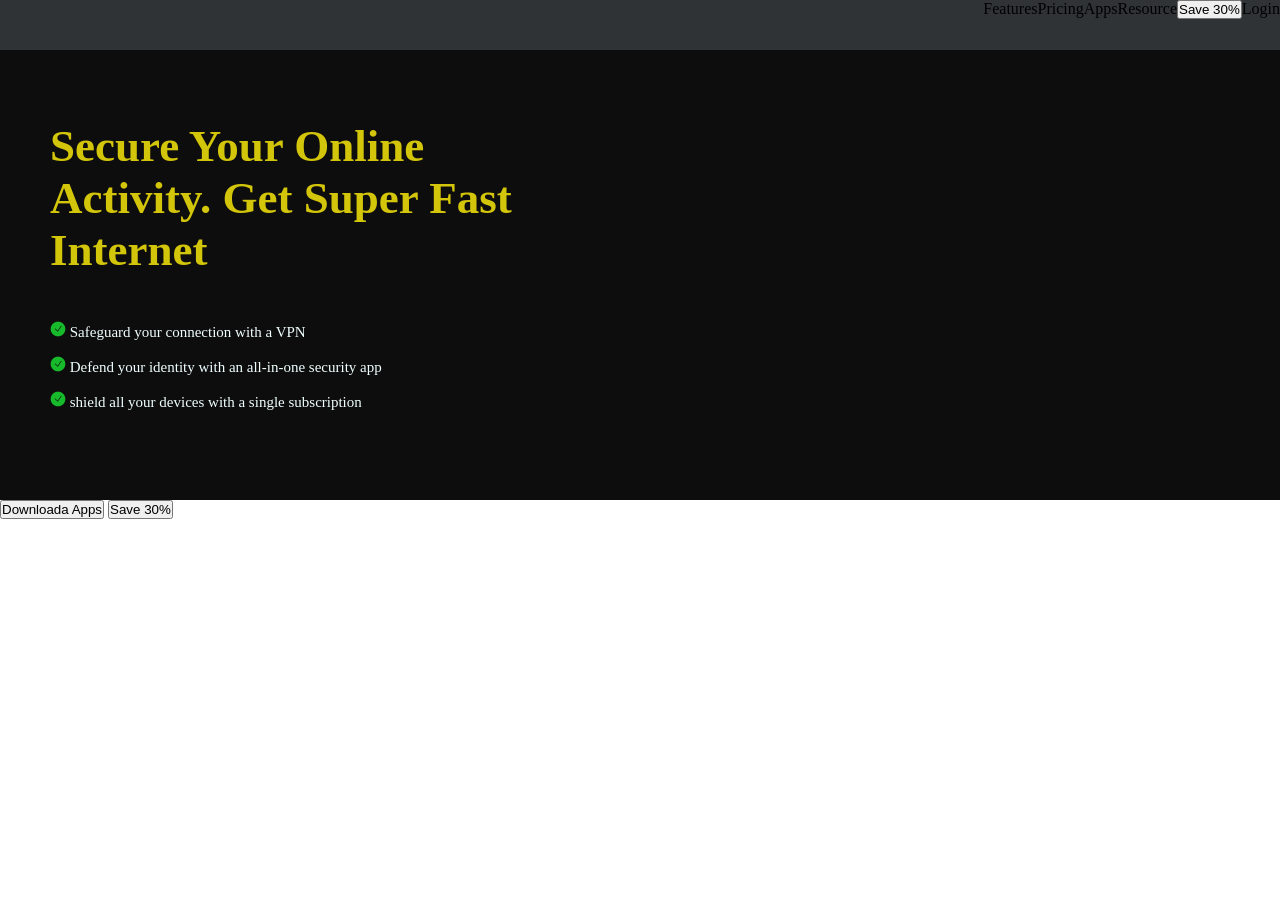
==== index.html @ f468256a "começando o projeto CloneVPN" ====
<!DOCTYPE html>
<html lang="pt-br">

<head>
    <meta charset="UTF-8">
    <meta name="viewport" content="width=device-width, initial-scale=1.0">
    <link rel="stylesheet" href="style.css">
    <title>VPN website</title>
</head>

<body>

    <nav class="navbar">
        <ul>
            <li>Features</li>
            <li>Pricing</li>
            <li>Apps</li>
            <li>Resource</li>
            <li>
                <button>Save 30%</button>
            </li>
            <li>Login</li>
        </ul>
    </nav>

    <div>
        <section class="meio">
            <div>
                <h1>Secure Your Online <br>Activity. Get Super Fast<br>Internet</h1>
            </div>

            <div class="texto_p">
                
                <p> <img src="assets/icons8-certo-16.png" alt=""> Safeguard your connection with a VPN</p>
                <p><img src="assets/icons8-certo-16.png" alt=""> Defend your identity with an all-in-one security app</p>
                <p><img src="assets/icons8-certo-16.png" alt=""> shield all your devices with a single subscription</p>
            </div>

        </section>

        <section>

            <button>Downloada Apps</button>
            <button>Save 30%</button>

        </section>

    </div>

</body>

</html>
---- style.css ----
* {
    margin: 0;
    padding: 0;
    box-sizing: border-box;
}

.navbar{
    height: 50px;
    background-color: rgb(47, 51, 53);
}

.navbar ul {
    list-style: none;
    display: flex;
    justify-content: end;
}

h1 {
color: rgb(211, 197, 9);
}

p{
    color: azure;
}

.meio {
    height: 450px;
    background-color: rgb(14, 13, 13);
}

.meio h1 {
    padding-top: 70px;
    padding-left: 50px;
    font-size: 45px;
}

.meio p {
    font-size: 15px;
    padding-left: 50px;
    padding-top: 15px;
}

.texto_p {
    padding-top: 30px;
}
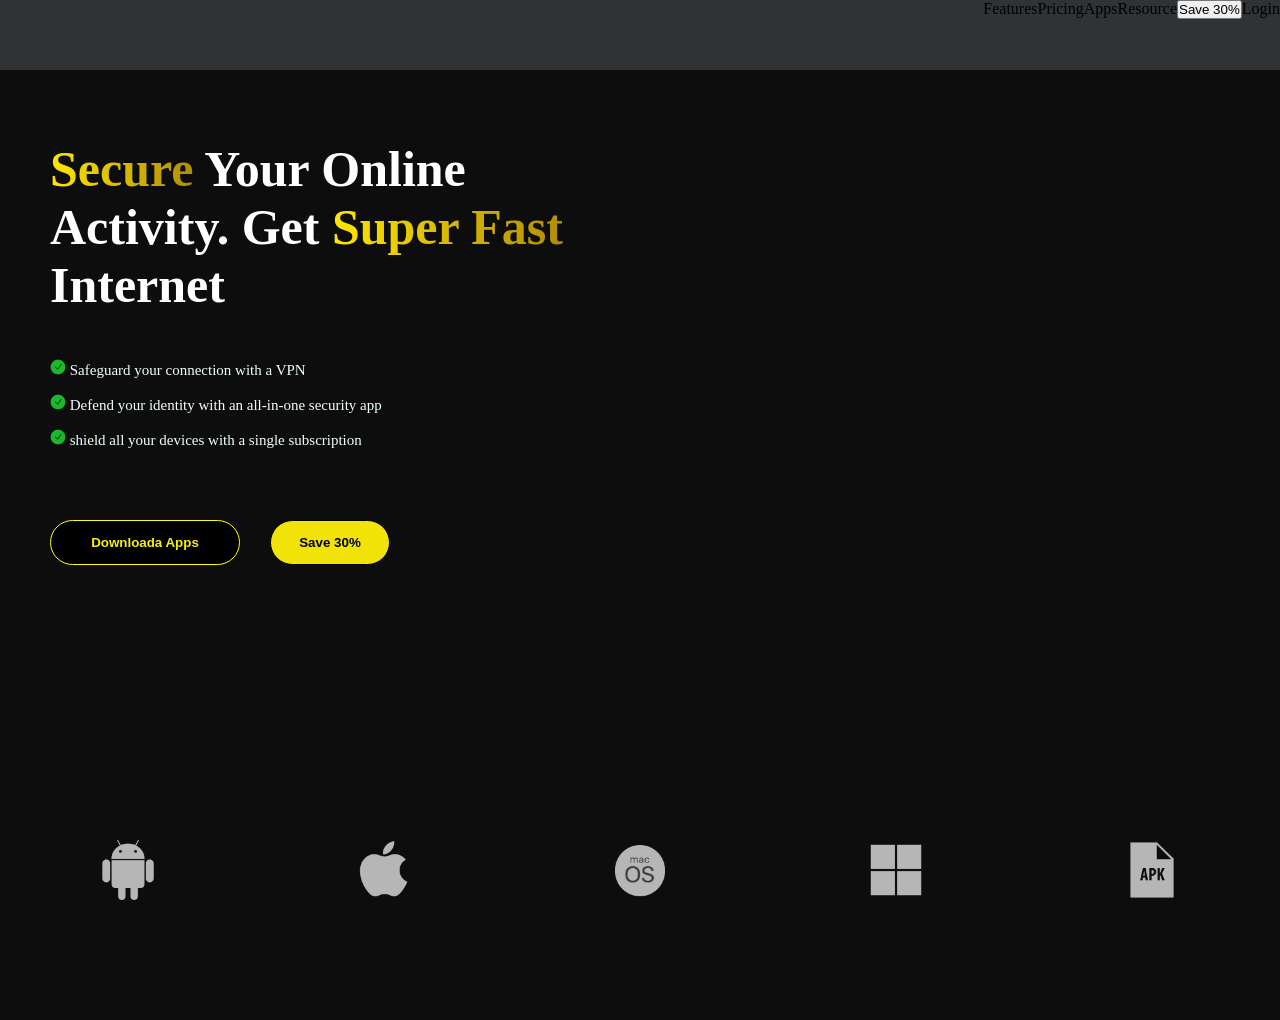
==== commit e43d192a: "atualização" ====
--- a/index.html
+++ b/index.html
@@ -26,24 +26,36 @@
     <div>
         <section class="meio">
             <div>
-                <h1>Secure Your Online <br>Activity. Get Super Fast<br>Internet</h1>
+                <h1><span class="amarelo">Secure</span> Your Online <br>Activity. Get <span class="amarelo">Super
+                        Fast</span><br>Internet</h1>
             </div>
 
             <div class="texto_p">
-                
+
                 <p> <img src="assets/icons8-certo-16.png" alt=""> Safeguard your connection with a VPN</p>
-                <p><img src="assets/icons8-certo-16.png" alt=""> Defend your identity with an all-in-one security app</p>
+                <p><img src="assets/icons8-certo-16.png" alt=""> Defend your identity with an all-in-one security app
+                </p>
                 <p><img src="assets/icons8-certo-16.png" alt=""> shield all your devices with a single subscription</p>
             </div>
 
         </section>
 
-        <section>
+        <section class="botoes_home">
 
-            <button>Downloada Apps</button>
-            <button>Save 30%</button>
+            <button class="botao_um">Downloada Apps</button>
+            <button class="botao_dois">Save 30%</button>
 
         </section>
+
+        <footer>
+            <div class="rodape">
+                <img src="assets/icons8-android-96.png">
+                <img src="assets/apple.png" alt="">
+                <img src="assets/mac-os-96.png" alt="">
+                <img src="assets/W-11-96.png" alt="">
+                <img src="assets/apk-96.png" alt="">
+            </div>
+        </footer>
 
     </div>
 
--- a/style.css
+++ b/style.css
@@ -4,8 +4,14 @@
     box-sizing: border-box;
 }
 
+body {
+    min-height: 100vh;
+    width: 100%;
+    overflow: hidden;
+}
+
 .navbar{
-    height: 50px;
+    height: 70px;
     background-color: rgb(47, 51, 53);
 }
 
@@ -13,10 +19,6 @@
     list-style: none;
     display: flex;
     justify-content: end;
-}
-
-h1 {
-color: rgb(211, 197, 9);
 }
 
 p{
@@ -31,7 +33,20 @@
 .meio h1 {
     padding-top: 70px;
     padding-left: 50px;
-    font-size: 45px;
+    font-size: 50px;
+    color: white;
+}
+
+.meio span {
+    background: linear-gradient(to right, #ffe601, #b18e03);
+    /* Faz o fundo aparecer apenas onde existe texto */
+    -webkit-background-clip: text;
+    background-clip: text;
+    /* Torna o texto transparente para que o fundo (degradê) apareça */
+    -webkit-text-fill-color: transparent;
+    color: transparent;
+    /* O degradê aparece melhor em fontes mais grossas */
+    font-weight: bold;
 }
 
 .meio p {
@@ -42,4 +57,54 @@
 
 .texto_p {
     padding-top: 30px;
+}
+
+.botoes_home {
+    display: flex;
+    gap: 30px;
+    background-color: rgb(14, 13, 13);
+    height: 300px;
+    padding-left: 50px;
+
+}
+
+footer{
+    height: 200px;
+    background-color: rgb(14, 13, 13);
+    /* display: flex;
+    flex-direction: row;
+    justify-content: space-around; */
+    
+}
+footer div{
+    display: flex;
+    flex-direction: row;
+    justify-content: space-around;
+    padding-top: 20px;
+    
+}
+
+footer img{
+    height: 60px;
+    width: auto;
+}
+
+.botao_um {
+    width: 190px;
+    height: 45px;
+    border-radius: 25px;
+    font-weight: bolder;
+    color: rgb(245, 241, 5);
+    background-color: black;
+    border: 1px solid yellow;
+}
+
+.botao_dois {
+    width: 120px;
+    height: 45px;
+    border-radius: 25px;
+    font-weight: bolder;
+    color: black;
+    background-color: rgb(241, 226, 7);
+    border: 1px solid rgb(3, 3, 3);
 }
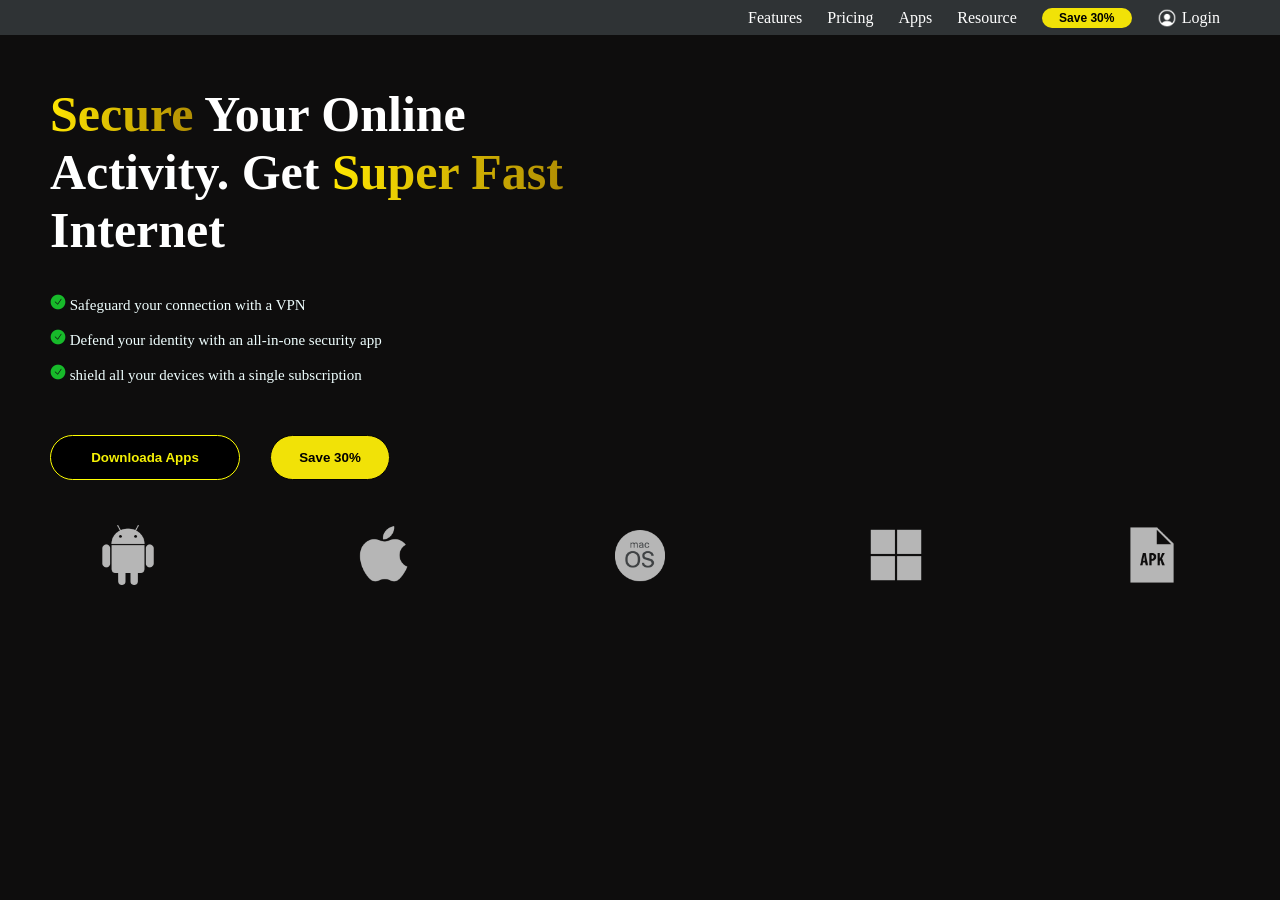
==== commit 83324998: "atualizaçoes" ====
--- a/index.html
+++ b/index.html
@@ -11,53 +11,54 @@
 <body>
 
     <nav class="navbar">
-        <ul>
-            <li>Features</li>
-            <li>Pricing</li>
-            <li>Apps</li>
-            <li>Resource</li>
-            <li>
-                <button>Save 30%</button>
-            </li>
-            <li>Login</li>
-        </ul>
+
+        <img src="assets/logo alternativa.svg" alt="">
+
+        <div class="menu">
+            <ul>
+                <li>Features</li>
+                <li>Pricing</li>
+                <li>Apps</li>
+                <li>Resource</li>
+                <li>
+                    <button class="nav_botao">Save 30%</button>
+                </li>
+                <li class="profile"> <img src="assets/profile.png" alt="">Login</li>
+            </ul>
+        </div>
     </nav>
 
-    <div>
-        <section class="meio">
-            <div>
-                <h1><span class="amarelo">Secure</span> Your Online <br>Activity. Get <span class="amarelo">Super
-                        Fast</span><br>Internet</h1>
-            </div>
+    <section class="meio">
+        <div>
+            <h1><span class="amarelo">Secure</span> Your Online <br>Activity. Get <span class="amarelo">Super
+                    Fast</span><br>Internet</h1>
+        </div>
 
-            <div class="texto_p">
+        <div class="texto_p">
 
-                <p> <img src="assets/icons8-certo-16.png" alt=""> Safeguard your connection with a VPN</p>
-                <p><img src="assets/icons8-certo-16.png" alt=""> Defend your identity with an all-in-one security app
-                </p>
-                <p><img src="assets/icons8-certo-16.png" alt=""> shield all your devices with a single subscription</p>
-            </div>
+            <p> <img src="assets/icons8-certo-16.png" alt=""> Safeguard your connection with a VPN</p>
+            <p><img src="assets/icons8-certo-16.png" alt=""> Defend your identity with an all-in-one security app
+            </p>
+            <p><img src="assets/icons8-certo-16.png" alt=""> shield all your devices with a single subscription</p>
+        </div>
+    </section>
 
-        </section>
+    <section class="botoes_home">
 
-        <section class="botoes_home">
+        <button class="botao_um">Downloada Apps</button>
+        <button class="botao_dois">Save 30%</button>
 
-            <button class="botao_um">Downloada Apps</button>
-            <button class="botao_dois">Save 30%</button>
+    </section>
 
-        </section>
-
-        <footer>
-            <div class="rodape">
-                <img src="assets/icons8-android-96.png">
-                <img src="assets/apple.png" alt="">
-                <img src="assets/mac-os-96.png" alt="">
-                <img src="assets/W-11-96.png" alt="">
-                <img src="assets/apk-96.png" alt="">
-            </div>
-        </footer>
-
-    </div>
+    <footer>
+        <div class="rodape">
+            <img src="assets/icons8-android-96.png">
+            <img src="assets/apple.png" alt="">
+            <img src="assets/mac-os-96.png" alt="">
+            <img src="assets/W-11-96.png" alt="">
+            <img src="assets/apk-96.png" alt="">
+        </div>
+    </footer>
 
 </body>
 
--- a/style.css
+++ b/style.css
@@ -8,17 +8,60 @@
     min-height: 100vh;
     width: 100%;
     overflow: hidden;
+    background-color: rgb(14, 13, 13);
 }
 
-.navbar{
-    height: 70px;
+.navbar {
+    display: flex;
+    justify-content: space-between;
+    align-items: center;
+    height: 35px;
     background-color: rgb(47, 51, 53);
 }
 
 .navbar ul {
+    display: flex;
+    align-items: center;
     list-style: none;
+    gap: 25px;
+    padding-right: 60px;
+}
+
+.navbar li {
     display: flex;
-    justify-content: end;
+    align-items: center;
+    color: white;
+}
+
+.navbar ul li img {
+    height: 20px;
+    width: auto;
+    padding: 0;
+    margin: 0;
+}
+
+.navbar img {
+    display: block;
+    height: 25px;
+    padding-left: 40px;
+}
+
+.nav_botao {
+    background-color: rgb(241, 226, 7);
+    border: none;
+    color: rgb(0, 0, 0);
+    font-weight: bolder;
+    font-size: 12px;
+    height: 20px;
+    width: 90px;
+    border-radius: 30px;
+}
+
+.profile {
+    display: flex;
+    align-items: center;
+    gap: 5px;
+    
 }
 
 p{
@@ -26,12 +69,12 @@
 }
 
 .meio {
-    height: 450px;
+    height: 400px;
     background-color: rgb(14, 13, 13);
 }
 
 .meio h1 {
-    padding-top: 70px;
+    padding-top: 50px;
     padding-left: 50px;
     font-size: 50px;
     color: white;
@@ -56,32 +99,33 @@
 }
 
 .texto_p {
-    padding-top: 30px;
+    padding-top: 20px;
+
 }
+
 
 .botoes_home {
     display: flex;
     gap: 30px;
     background-color: rgb(14, 13, 13);
-    height: 300px;
+    height: 50px;
     padding-left: 50px;
-
 }
 
-footer{
-    height: 200px;
+footer {
+    height: 115px;
     background-color: rgb(14, 13, 13);
     /* display: flex;
     flex-direction: row;
     justify-content: space-around; */
     
 }
+
 footer div{
     display: flex;
     flex-direction: row;
     justify-content: space-around;
-    padding-top: 20px;
-    
+    padding-top: 40px;
 }
 
 footer img{
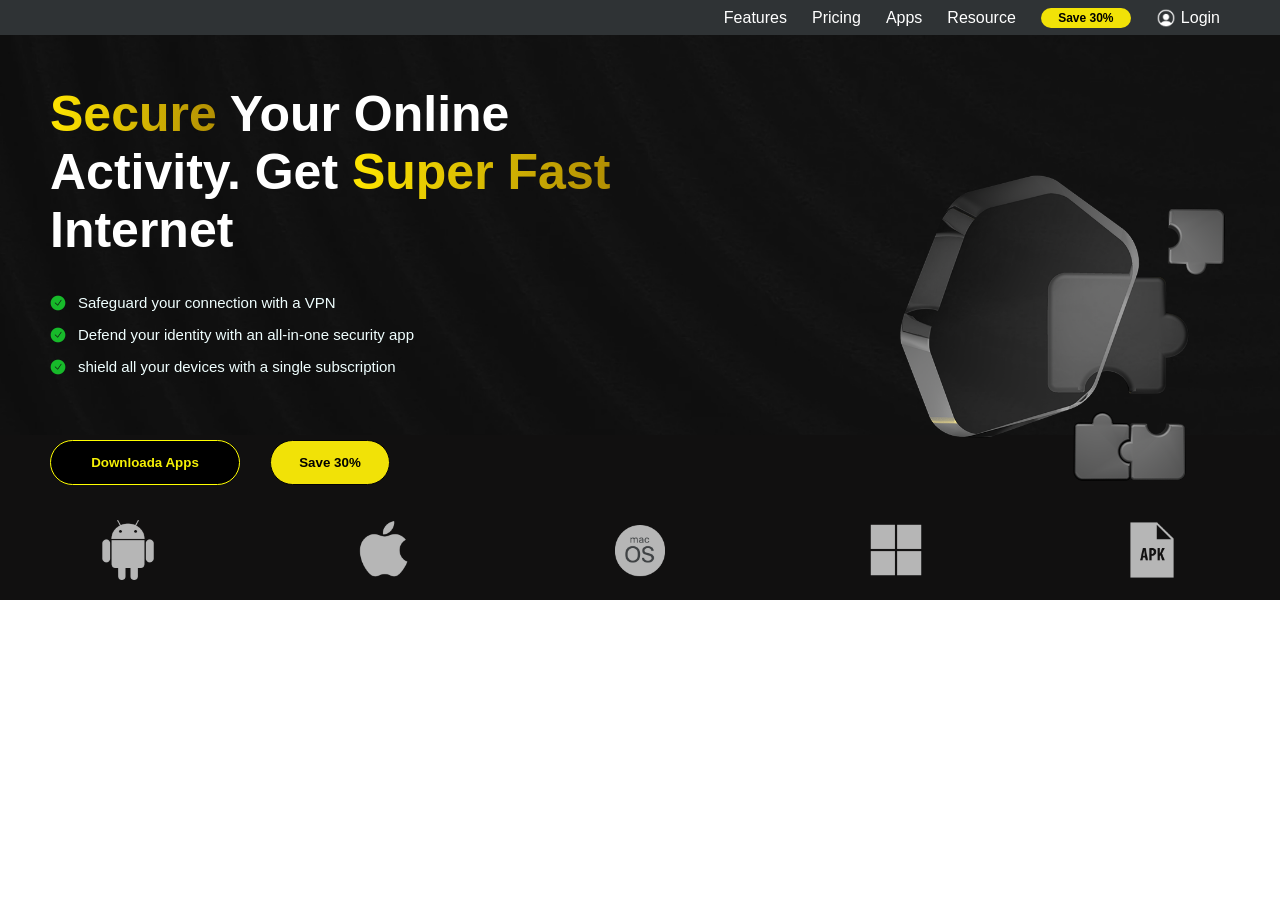
==== commit 0bbf5ed3: "add pricing" ====
--- a/index.html
+++ b/index.html
@@ -17,7 +17,7 @@
         <div class="menu">
             <ul>
                 <li>Features</li>
-                <li>Pricing</li>
+                <li><a href="pricing.html">Pricing</a></li>
                 <li>Apps</li>
                 <li>Resource</li>
                 <li>
@@ -29,6 +29,9 @@
     </nav>
 
     <section class="meio">
+
+        <div class="fundo"><img src="assets/Art-4 2.png" alt=""></div>
+
         <div>
             <h1><span class="amarelo">Secure</span> Your Online <br>Activity. Get <span class="amarelo">Super
                     Fast</span><br>Internet</h1>
@@ -41,6 +44,7 @@
             </p>
             <p><img src="assets/icons8-certo-16.png" alt=""> shield all your devices with a single subscription</p>
         </div>
+
     </section>
 
     <section class="botoes_home">
--- a/style.css
+++ b/style.css
@@ -2,13 +2,15 @@
     margin: 0;
     padding: 0;
     box-sizing: border-box;
+    
 }
 
 body {
     min-height: 100vh;
     width: 100%;
     overflow: hidden;
-    background-color: rgb(14, 13, 13);
+    font-family: sans-serif;
+    background-color: transparent;  
 }
 
 .navbar {
@@ -17,6 +19,9 @@
     align-items: center;
     height: 35px;
     background-color: rgb(47, 51, 53);
+
+    /* position: relative; */
+    z-index: 9999;
 }
 
 .navbar ul {
@@ -31,6 +36,16 @@
     display: flex;
     align-items: center;
     color: white;
+    cursor: pointer;
+}
+
+.navbar ul li a {
+    text-decoration: none;
+    color: inherit;
+}
+
+.navbar ul li a:hover {
+    color: rgb(241, 226, 7);
 }
 
 .navbar ul li img {
@@ -55,13 +70,13 @@
     height: 20px;
     width: 90px;
     border-radius: 30px;
+    cursor: pointer;
 }
 
 .profile {
     display: flex;
     align-items: center;
-    gap: 5px;
-    
+    gap: 5px; 
 }
 
 p{
@@ -70,8 +85,19 @@
 
 .meio {
     height: 400px;
+    /* background-color: rgb(14, 13, 13); */ 
+    position: relative;
     background-color: rgb(14, 13, 13);
-}
+    background-image: url(assets/back\ 1.png);
+    background-repeat: no-repeat;
+    background-size: cover;
+    background-attachment: fixed; 
+    background-position: center;
+    margin: 0;
+    border: none;
+}
+
+
 
 .meio h1 {
     padding-top: 50px;
@@ -96,33 +122,60 @@
     font-size: 15px;
     padding-left: 50px;
     padding-top: 15px;
+
+}
+
+.fundo {
+    height: 450px;
+    width: 100vw;
+    position: absolute;
+    pointer-events: none;
+}
+
+.fundo img{
+    width: 250;
+    height: 450px;
+    padding-left: 900px;
+    padding-top: 140px;
+    
 }
 
 .texto_p {
+    align-items: center;
     padding-top: 20px;
-
+}
+
+.texto_p p{
+    display: flex;
+    align-items: center;
+    gap: 12px;
 }
 
 
 .botoes_home {
     display: flex;
     gap: 30px;
-    background-color: rgb(14, 13, 13);
+    background-color: rgb(17, 16, 16);
     height: 50px;
     padding-left: 50px;
+    padding-top: 5px;
+    cursor: pointer;
+    
+
 }
 
 footer {
+    display: flex;
     height: 115px;
-    background-color: rgb(14, 13, 13);
-    /* display: flex;
-    flex-direction: row;
-    justify-content: space-around; */
-    
-}
-
-footer div{
-    display: flex;
+    background-color: rgb(17, 16, 16);
+    flex-direction: column;
+    justify-content: end;
+    padding-bottom: 20px;
+     
+}
+
+.rodape {
+    display: flex; 
     flex-direction: row;
     justify-content: space-around;
     padding-top: 40px;
@@ -141,6 +194,7 @@
     color: rgb(245, 241, 5);
     background-color: black;
     border: 1px solid yellow;
+    cursor: pointer;
 }
 
 .botao_dois {
@@ -151,4 +205,6 @@
     color: black;
     background-color: rgb(241, 226, 7);
     border: 1px solid rgb(3, 3, 3);
-}+    cursor: pointer;
+}
+
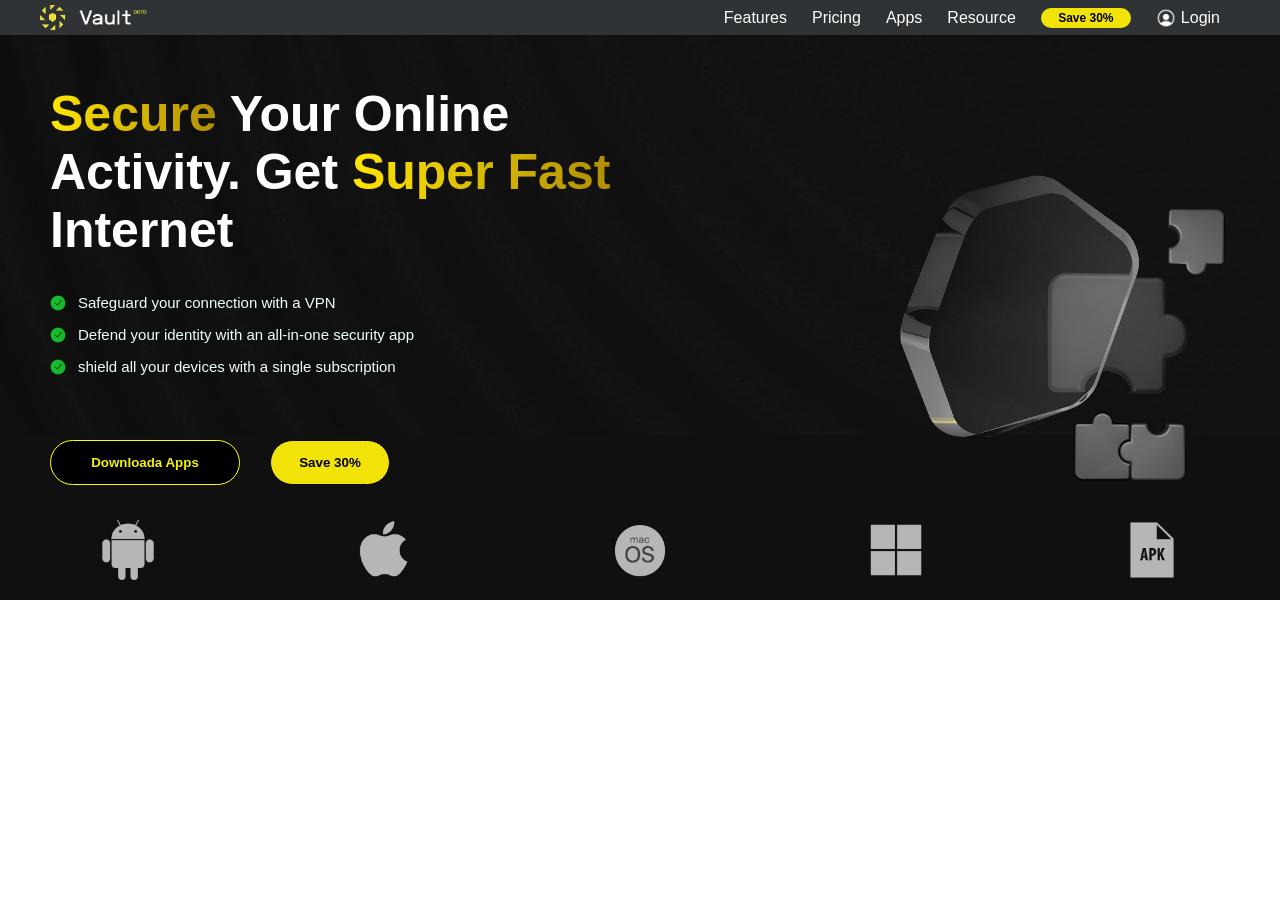
==== commit 0bdf3dcc: "página features adicionada" ====
--- a/index.html
+++ b/index.html
@@ -4,15 +4,19 @@
 <head>
     <meta charset="UTF-8">
     <meta name="viewport" content="width=device-width, initial-scale=1.0">
+    <link rel="icon" type="image/png" href="assets/icons8-vpn-32.png">
     <link rel="stylesheet" href="style.css">
     <title>VPN website</title>
 </head>
 
 <body>
 
-    <nav class="navbar">
+    <nav>
+        <div id="nav-placeholder"></div>
+    </nav>
+    <!-- <nav class="navbar">
 
-        <img src="assets/logo alternativa.svg" alt="">
+        <img src="assets/logo.png" alt="">
 
         <div class="menu">
             <ul>
@@ -26,7 +30,7 @@
                 <li class="profile"> <img src="assets/profile.png" alt="">Login</li>
             </ul>
         </div>
-    </nav>
+    </nav> -->
 
     <section class="meio">
 
@@ -64,6 +68,14 @@
         </div>
     </footer>
 
+    <script>
+        fetch('navbar.html')
+            .then(response => response.text())
+            .then(data => {
+                document.getElementById('nav-placeholder').innerHTML = data;
+            })
+            .catch(error => console.error('Erro ao carregar a navbar:', error));
+    </script>
 </body>
 
 </html>
--- a/style.css
+++ b/style.css
@@ -10,7 +10,7 @@
     width: 100%;
     overflow: hidden;
     font-family: sans-serif;
-    background-color: transparent;  
+    background-color: transparent;
 }
 
 .navbar {
@@ -71,7 +71,13 @@
     width: 90px;
     border-radius: 30px;
     cursor: pointer;
-}
+
+    &:hover{
+        background-color: yellowgreen;
+        transform: all 0.3 ease;
+    }
+}
+
 
 .profile {
     display: flex;
@@ -195,6 +201,11 @@
     background-color: black;
     border: 1px solid yellow;
     cursor: pointer;
+
+    &:hover{
+        background-color: rgb(29, 29, 27);
+        transform: all 0.3 ease;
+    }
 }
 
 .botao_dois {
@@ -206,5 +217,10 @@
     background-color: rgb(241, 226, 7);
     border: 1px solid rgb(3, 3, 3);
     cursor: pointer;
-}
-
+
+    &:hover{
+        background-color: yellowgreen;
+        transform: all 0.3 ease;
+    }
+}
+
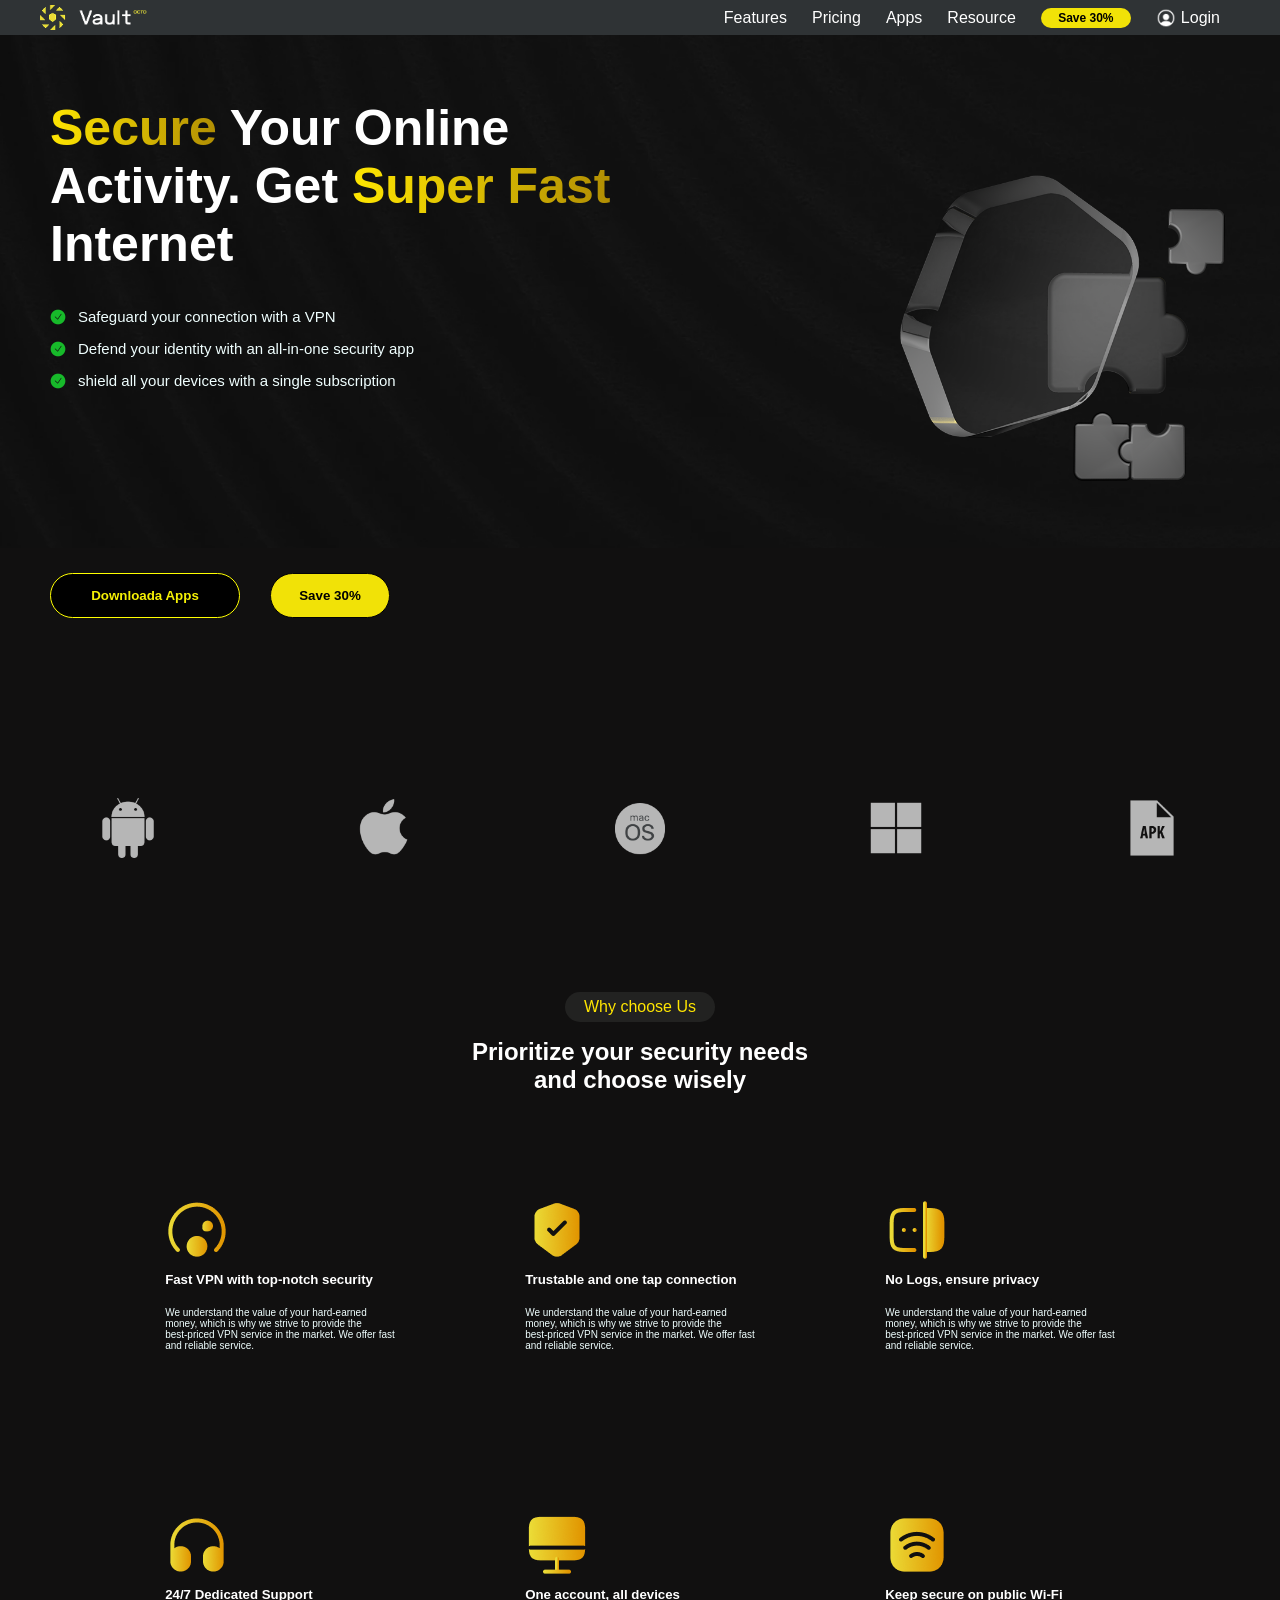
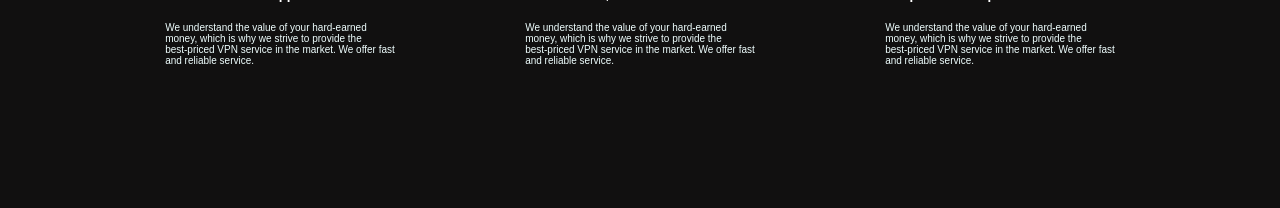
==== commit 37f6dfc4: "landing 2 index" ====
--- a/index.html
+++ b/index.html
@@ -58,7 +58,7 @@
 
     </section>
 
-    <footer>
+    <section class="apss_home">
         <div class="rodape">
             <img src="assets/icons8-android-96.png">
             <img src="assets/apple.png" alt="">
@@ -66,7 +66,57 @@
             <img src="assets/W-11-96.png" alt="">
             <img src="assets/apk-96.png" alt="">
         </div>
-    </footer>
+    </section>
+
+    <section class="home_landingdois">
+
+        <div class="cabecalho_landingdois">
+            <p>Why choose Us</p>
+            <h1>Prioritize your security needs <br>
+                and choose wisely</h1>
+        </div>
+
+        <div class="grid_landingdois">
+
+            <div class="cards_landingdois">
+                <img src="assets/index cards/speedometer.png" alt="">
+                <h5>Fast VPN with top-notch security</h5>
+                <p>We understand the value of your hard-earned <br> money, which is why we strive to provide the <br> best-priced VPN service in the market. We offer fast <br> and reliable service.</p>
+            </div>
+
+            <div class="cards_landingdois">
+                <img src="assets/index cards/shield-tick.png" alt="">
+                <h5>Trustable and  one tap connection</h5>
+                <p>We understand the value of your hard-earned <br> money, which is why we strive to provide the <br> best-priced VPN service in the market. We offer fast <br> and reliable service.</p>
+            </div>
+
+            <div class="cards_landingdois">
+                <img src="assets/index cards/password-check.png" alt="">
+                <h5>No Logs, ensure privacy</h5>
+                <p>We understand the value of your hard-earned <br> money, which is why we strive to provide the <br> best-priced VPN service in the market. We offer fast <br> and reliable service.</p>
+            </div>
+
+            <div class="cards_landingdois">
+                <img src="assets/index cards/headphone.png" alt="">
+                <h5>24/7 Dedicated Support</h5>
+                <p>We understand the value of your hard-earned <br> money, which is why we strive to provide the <br> best-priced VPN service in the market. We offer fast <br> and reliable service.</p>
+            </div>
+
+            <div class="cards_landingdois">
+                <img src="assets/index cards/monitor.png" alt="">
+                <h5>One account, all devices</h5>
+                <p>We understand the value of your hard-earned <br> money, which is why we strive to provide the <br> best-priced VPN service in the market. We offer fast <br> and reliable service.</p>
+            </div>
+
+            <div class="cards_landingdois">
+                <img src="assets/index cards/wifi-square.png" alt="">
+                <h5>Keep secure on public Wi-Fi</h5>
+                <p>We understand the value of your hard-earned <br> money, which is why we strive to provide the <br> best-priced VPN service in the market. We offer fast <br> and reliable service.</p>
+            </div>
+
+        </div>
+
+    </section>
 
     <script>
         fetch('navbar.html')
--- a/style.css
+++ b/style.css
@@ -8,7 +8,8 @@
 body {
     min-height: 100vh;
     width: 100%;
-    overflow: hidden;
+    overflow-x: hidden;
+    overflow-y: scroll;
     font-family: sans-serif;
     background-color: transparent;
 }
@@ -19,7 +20,6 @@
     align-items: center;
     height: 35px;
     background-color: rgb(47, 51, 53);
-
     /* position: relative; */
     z-index: 9999;
 }
@@ -90,7 +90,7 @@
 }
 
 .meio {
-    height: 400px;
+    height: 57vh;
     /* background-color: rgb(14, 13, 13); */ 
     position: relative;
     background-color: rgb(14, 13, 13);
@@ -104,9 +104,8 @@
 }
 
 
-
 .meio h1 {
-    padding-top: 50px;
+    padding-top: 4rem;
     padding-left: 50px;
     font-size: 50px;
     color: white;
@@ -162,17 +161,18 @@
     display: flex;
     gap: 30px;
     background-color: rgb(17, 16, 16);
-    height: 50px;
+    height: 10vh;
+    padding-top: 30px;
     padding-left: 50px;
-    padding-top: 5px;
-    cursor: pointer;
-    
-
-}
-
-footer {
-    display: flex;
-    height: 115px;
+    padding-top: 25px;
+    cursor: pointer;
+    
+
+}
+
+.apss_home {
+    display: flex;
+    height: 30vh;
     background-color: rgb(17, 16, 16);
     flex-direction: column;
     justify-content: end;
@@ -184,10 +184,10 @@
     display: flex; 
     flex-direction: row;
     justify-content: space-around;
-    padding-top: 40px;
-}
-
-footer img{
+    padding-bottom: 30px;
+}
+
+.apss_home img{
     height: 60px;
     width: auto;
 }
@@ -224,3 +224,66 @@
     }
 }
 
+.home_landingdois{
+    display: flex;
+    flex-direction: column;
+    min-height: 100vh;
+    width: 100%;
+    background-color: rgb(17, 16, 16);
+}
+
+.cabecalho_landingdois{
+    display: flex;
+    flex-direction: column;
+    align-items: center;
+    justify-content: center;
+    gap: 1rem;
+    height: 30vh;
+    text-align: center;
+
+    p{
+        display: flex;
+        background-color: #222221;
+        height: 30px;
+        width: 150px;
+        align-items: center;
+        justify-content: center;
+        border-radius: 20px;
+        color: #ffe601;
+    }
+
+    h1{
+        color: white;
+    }
+}
+
+.grid_landingdois{
+    display: grid;
+    grid-template-columns: repeat(3, 1fr);
+    grid-template-rows: repeat(3, 1fr);
+    height: 70vh;
+    justify-items: center;
+    padding-left: 100px;
+    padding-right: 100px;
+       
+}
+
+.cards_landingdois{
+    display: flex;
+    flex-direction: column;
+    height: 35vh;
+    align-items: start;
+    gap: 10px;
+    padding-top: 20px;
+    color: white;
+    
+    
+
+    p{
+        font-size: 10px;
+        padding-top: 10px;
+        
+    }
+}
+
+
